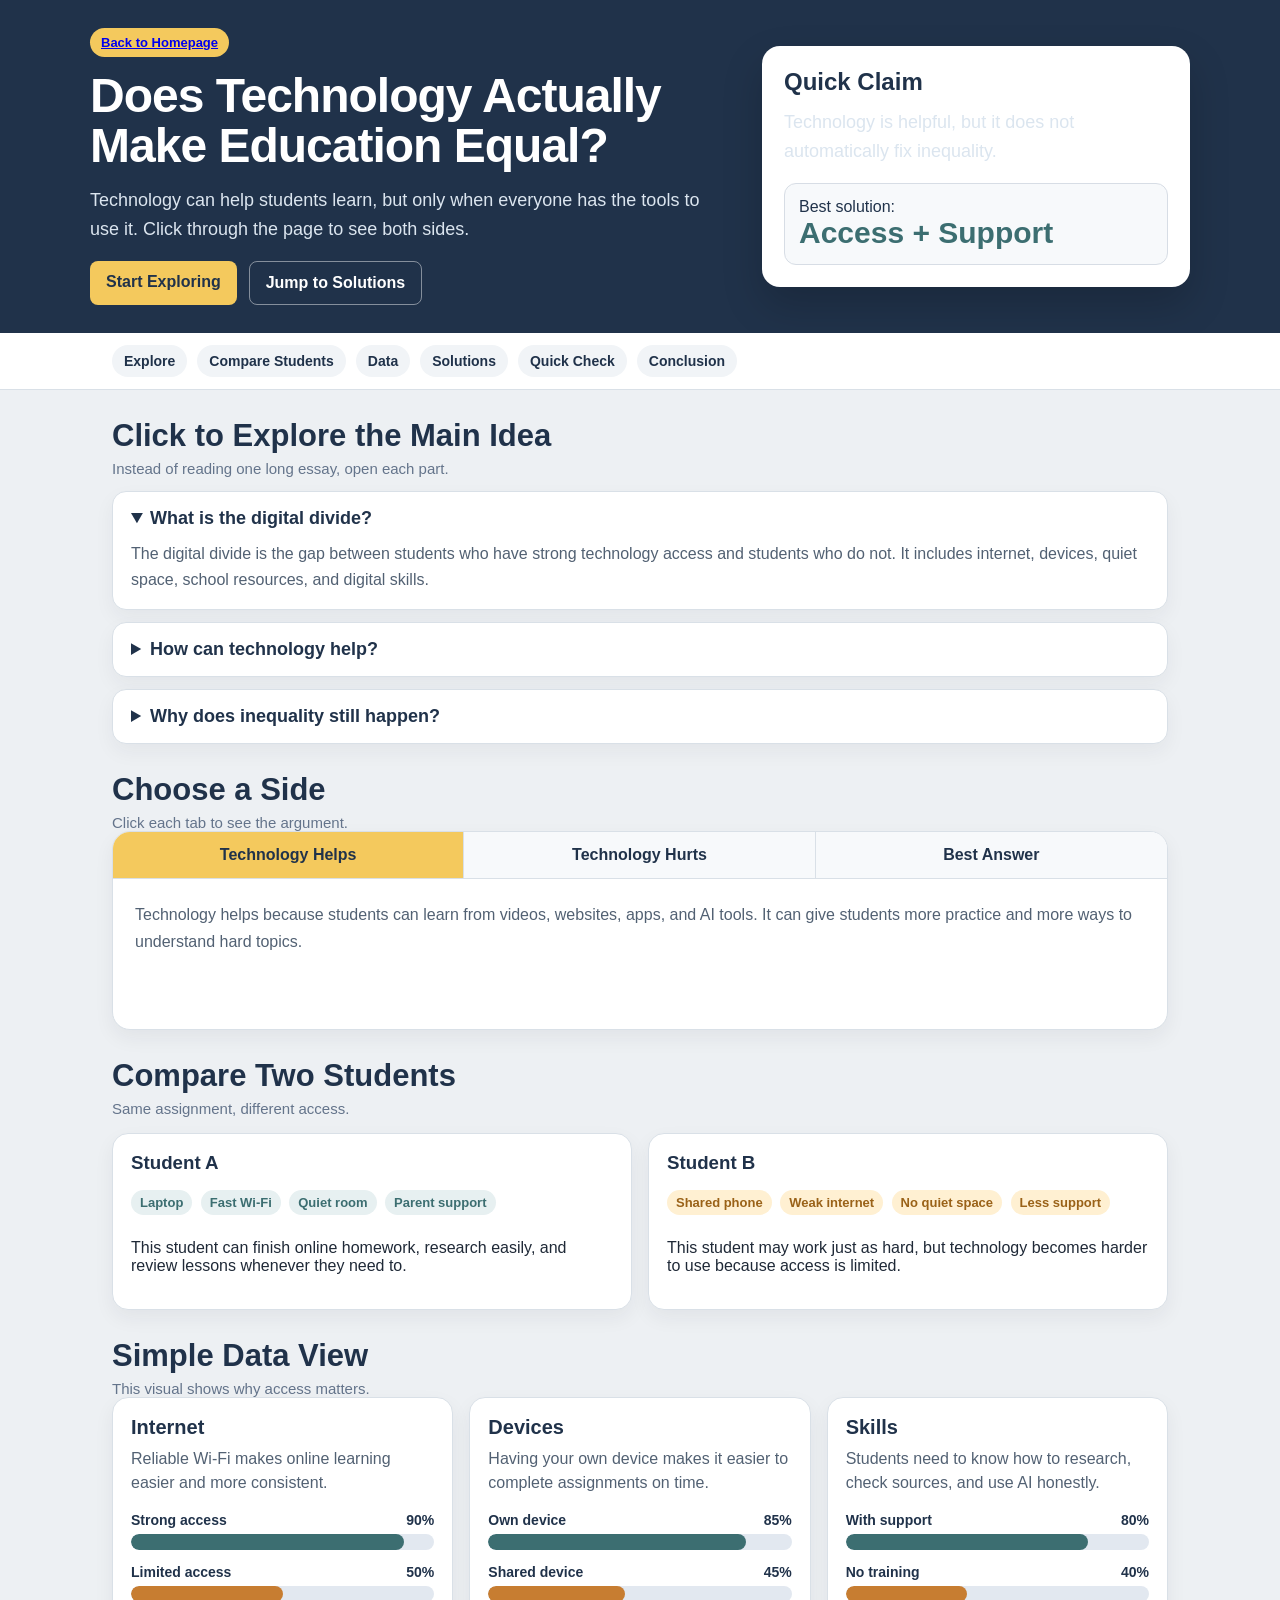
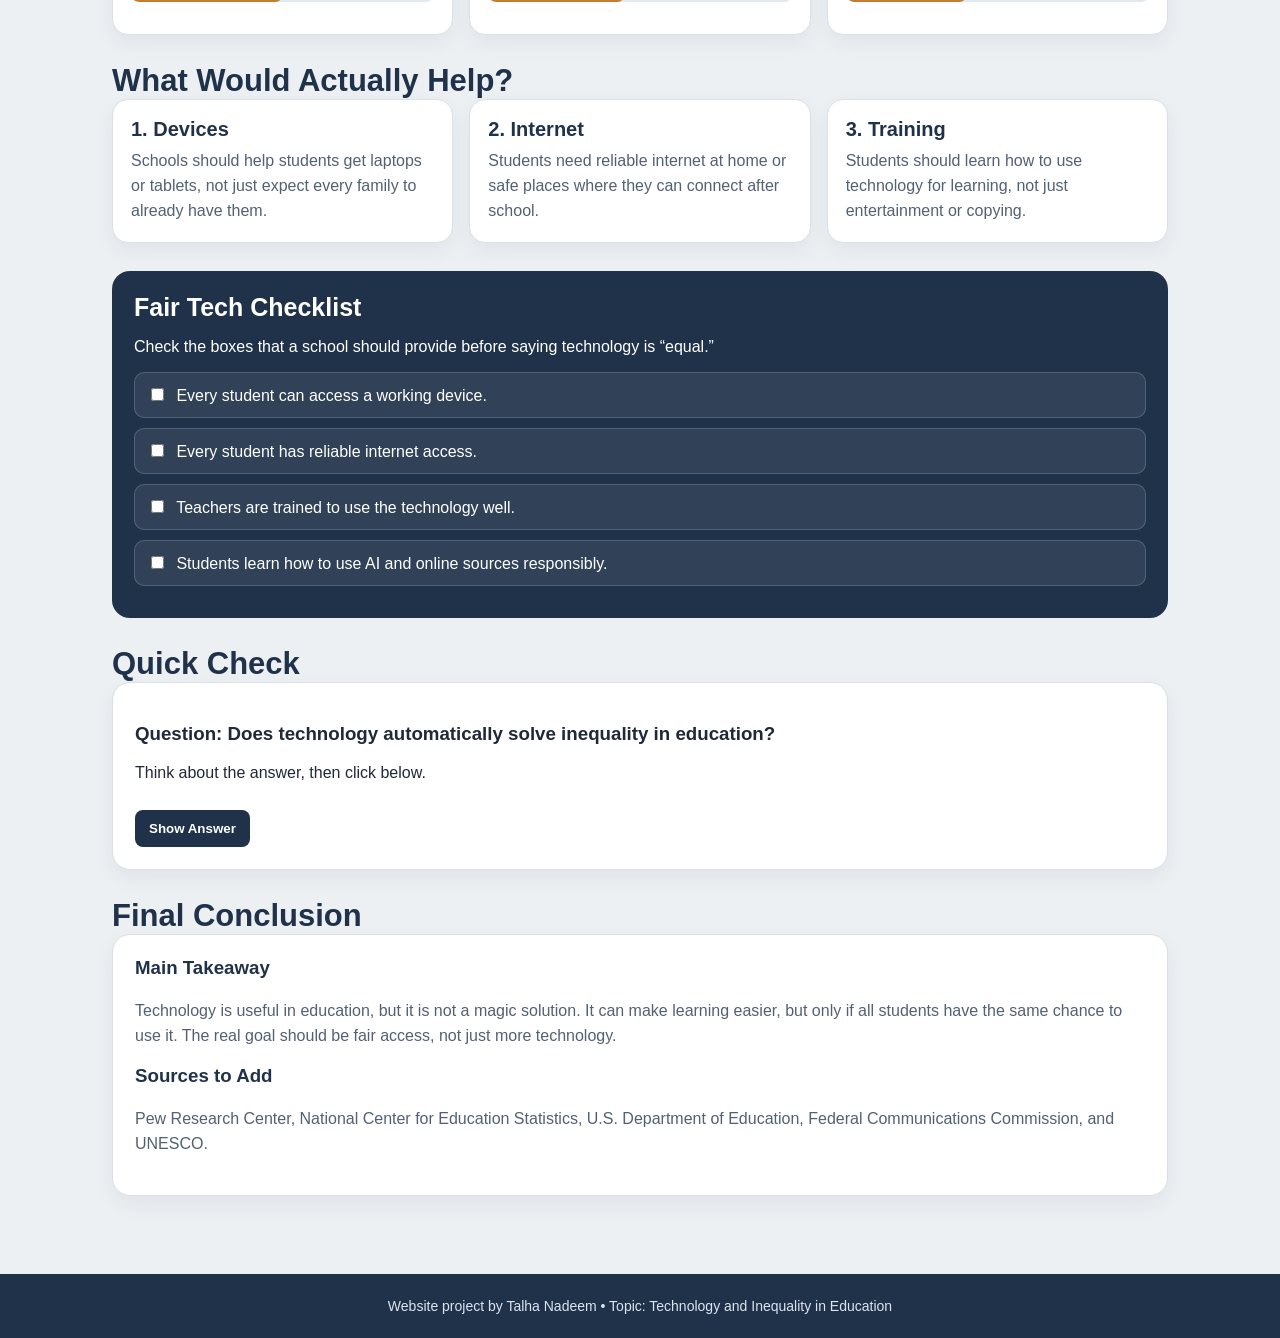
==== 2026-5-26/index.html @ 2e953984 "restored 2026-5-26, added appropriate hyperlinks" ====
<!DOCTYPE html>
<html lang="en">
<head>
  <meta charset="UTF-8">
  <meta name="viewport" content="width=device-width, initial-scale=1.0">
  <title>Technology & Education Inequality</title>
  <style>
    * { box-sizing: border-box; }

    html { scroll-behavior: smooth; }

    body {
      margin: 0;
      font-family: Arial, Helvetica, sans-serif;
      background: #edf0f3;
      color: #1f2937;
    }

    .top {
      background: #20324a;
      color: white;
      padding: 28px 22px;
    }

    .top-inner {
      max-width: 1100px;
      margin: auto;
      display: grid;
      grid-template-columns: 1.2fr 0.8fr;
      gap: 30px;
      align-items: center;
    }

    .badge {
      display: inline-block;
      background: #f4c95d;
      color: #20324a;
      padding: 7px 11px;
      border-radius: 20px;
      font-size: 13px;
      font-weight: bold;
      margin-bottom: 14px;
    }

    h1 {
      font-size: 48px;
      line-height: 1.05;
      margin: 0 0 14px;
      letter-spacing: -1px;
    }

    .top p {
      font-size: 18px;
      color: #dbe5ef;
      margin: 0 0 18px;
      line-height: 1.6;
    }

    .button-row {
      display: flex;
      gap: 12px;
      flex-wrap: wrap;
    }

    .btn {
      display: inline-block;
      padding: 12px 16px;
      background: #f4c95d;
      color: #20324a;
      text-decoration: none;
      border-radius: 8px;
      font-weight: bold;
    }

    .btn.alt {
      background: transparent;
      color: white;
      border: 1px solid rgba(255,255,255,0.45);
    }

    .hero-box {
      background: #ffffff;
      color: #20324a;
      border-radius: 18px;
      padding: 22px;
      box-shadow: 0 18px 40px rgba(0,0,0,0.18);
    }

    .hero-box h2 {
      margin: 0 0 12px;
      font-size: 24px;
    }

    .score-card {
      border: 1px solid #d7dde5;
      border-radius: 12px;
      padding: 14px;
      margin-top: 12px;
      background: #f7f9fb;
    }

    .score-card strong {
      display: block;
      font-size: 30px;
      color: #3c6e71;
    }

    nav {
      background: white;
      border-bottom: 1px solid #d9e0e7;
      position: sticky;
      top: 0;
      z-index: 5;
    }

    nav .nav-inner {
      max-width: 1100px;
      margin: auto;
      padding: 12px 22px;
      display: flex;
      gap: 10px;
      flex-wrap: wrap;
    }

    nav a {
      color: #20324a;
      text-decoration: none;
      font-weight: bold;
      font-size: 14px;
      background: #f1f4f7;
      padding: 8px 12px;
      border-radius: 20px;
    }

    nav a:hover { background: #f4c95d; }

    main {
      max-width: 1100px;
      margin: auto;
      padding: 28px 22px 50px;
    }

    section {
      margin-bottom: 28px;
    }

    .section-head {
      display: flex;
      align-items: end;
      justify-content: space-between;
      gap: 16px;
      margin-bottom: 14px;
    }

    h2 {
      margin: 0;
      font-size: 31px;
      color: #20324a;
    }

    .small {
      color: #64748b;
      font-size: 15px;
      margin: 6px 0 0;
    }

    .grid {
      display: grid;
      grid-template-columns: repeat(3, 1fr);
      gap: 16px;
    }

    .card {
      background: white;
      border: 1px solid #d9e0e7;
      border-radius: 16px;
      padding: 18px;
      box-shadow: 0 8px 20px rgba(31,41,55,0.06);
    }

    .card h3 {
      margin: 0 0 8px;
      color: #20324a;
      font-size: 20px;
    }

    .card p {
      color: #526173;
      line-height: 1.55;
      margin: 0;
      font-size: 16px;
    }

    details {
      background: white;
      border: 1px solid #d9e0e7;
      border-radius: 14px;
      padding: 16px 18px;
      margin: 12px 0;
      box-shadow: 0 8px 20px rgba(31,41,55,0.05);
    }

    summary {
      cursor: pointer;
      font-weight: bold;
      color: #20324a;
      font-size: 18px;
    }

    details p {
      color: #526173;
      line-height: 1.6;
      margin: 12px 0 0;
    }

    .tab-box {
      background: white;
      border: 1px solid #d9e0e7;
      border-radius: 18px;
      overflow: hidden;
      box-shadow: 0 8px 20px rgba(31,41,55,0.06);
    }

    .tabs {
      display: grid;
      grid-template-columns: repeat(3, 1fr);
      border-bottom: 1px solid #d9e0e7;
    }

    .tabs label {
      text-align: center;
      padding: 14px 10px;
      font-weight: bold;
      cursor: pointer;
      background: #f7f9fb;
      color: #20324a;
      border-right: 1px solid #d9e0e7;
    }

    .tabs label:last-child { border-right: none; }

    input[type="radio"] { display: none; }

    .tab-content {
      display: none;
      padding: 22px;
      line-height: 1.7;
      color: #526173;
      min-height: 150px;
    }

    #tab1:checked ~ .tabs label[for="tab1"],
    #tab2:checked ~ .tabs label[for="tab2"],
    #tab3:checked ~ .tabs label[for="tab3"] {
      background: #f4c95d;
      color: #20324a;
    }

    #tab1:checked ~ .content1,
    #tab2:checked ~ .content2,
    #tab3:checked ~ .content3 {
      display: block;
    }

    .scenario {
      display: grid;
      grid-template-columns: 1fr 1fr;
      gap: 16px;
      margin-top: 16px;
    }

    .student {
      background: white;
      border: 1px solid #d9e0e7;
      border-radius: 16px;
      padding: 18px;
      box-shadow: 0 8px 20px rgba(31,41,55,0.06);
    }

    .student h3 {
      margin: 0 0 12px;
      color: #20324a;
    }

    .tag {
      display: inline-block;
      padding: 5px 9px;
      background: #e7f0f1;
      color: #3c6e71;
      border-radius: 999px;
      font-size: 13px;
      font-weight: bold;
      margin: 4px 4px 8px 0;
    }

    .tag.orange {
      background: #fff0d2;
      color: #9a6218;
    }

    .bar-wrap {
      margin-top: 16px;
    }

    .bar-line {
      margin: 14px 0;
    }

    .bar-label {
      display: flex;
      justify-content: space-between;
      font-size: 14px;
      font-weight: bold;
      color: #20324a;
      margin-bottom: 6px;
    }

    .bar-bg {
      height: 16px;
      background: #e2e8f0;
      border-radius: 20px;
      overflow: hidden;
    }

    .bar {
      height: 100%;
      background: #3c6e71;
      border-radius: 20px;
    }

    .bar.orange { background: #c77d31; }

    .checklist {
      background: #20324a;
      color: white;
      border-radius: 18px;
      padding: 22px;
    }

    .checklist h3 {
      margin: 0 0 10px;
      font-size: 25px;
    }

    .check-item {
      display: block;
      background: rgba(255,255,255,0.08);
      border: 1px solid rgba(255,255,255,0.16);
      padding: 12px;
      border-radius: 10px;
      margin: 10px 0;
      cursor: pointer;
    }

    .check-item input {
      margin-right: 8px;
      accent-color: #f4c95d;
    }

    .mini-quiz {
      background: white;
      border: 1px solid #d9e0e7;
      border-radius: 18px;
      padding: 22px;
      box-shadow: 0 8px 20px rgba(31,41,55,0.06);
    }

    .answer {
      margin-top: 12px;
      padding: 14px;
      background: #f7f9fb;
      border-left: 5px solid #f4c95d;
      display: none;
      color: #526173;
    }

    .mini-quiz button {
      border: 0;
      background: #20324a;
      color: white;
      font-weight: bold;
      padding: 11px 14px;
      border-radius: 8px;
      cursor: pointer;
      margin-top: 12px;
    }

    .mini-quiz button:hover { background: #3c6e71; }

    .final {
      background: #fff;
      border: 1px solid #d9e0e7;
      border-radius: 18px;
      padding: 22px;
      box-shadow: 0 8px 20px rgba(31,41,55,0.06);
    }

    .final h3 {
      color: #20324a;
      margin-top: 0;
    }

    .final p {
      color: #526173;
      line-height: 1.6;
      font-size: 16px;
    }

    footer {
      background: #20324a;
      color: #dbe5ef;
      padding: 24px 22px;
      text-align: center;
      font-size: 14px;
    }

    @media (max-width: 800px) {
      .top-inner, .grid, .scenario {
        grid-template-columns: 1fr;
      }

      h1 { font-size: 36px; }

      .tabs {
        grid-template-columns: 1fr;
      }

      .tabs label {
        border-right: 0;
        border-bottom: 1px solid #d9e0e7;
      }

      .section-head {
        display: block;
      }
    }
  </style>
</head>

<body>
  <div class="top">
    <div class="top-inner">
      <div>
        <span class="badge"><a href="../">Back to Homepage</a></span>
        <h1>Does Technology Actually Make Education Equal?</h1>
        <p>
          Technology can help students learn, but only when everyone has the tools to use it.
          Click through the page to see both sides.
        </p>
        <div class="button-row">
          <a class="btn" href="#explore">Start Exploring</a>
          <a class="btn alt" href="#solution">Jump to Solutions</a>
        </div>
      </div>

      <div class="hero-box">
        <h2>Quick Claim</h2>
        <p>Technology is helpful, but it does not automatically fix inequality.</p>
        <div class="score-card">
          <span>Best solution:</span>
          <strong>Access + Support</strong>
        </div>
      </div>
    </div>
  </div>

  <nav>
    <div class="nav-inner">
      <a href="#explore">Explore</a>
      <a href="#scenarios">Compare Students</a>
      <a href="#data">Data</a>
      <a href="#solution">Solutions</a>
      <a href="#quiz">Quick Check</a>
      <a href="#conclusion">Conclusion</a>
    </div>
  </nav>

  <main>
    <section id="explore">
      <div class="section-head">
        <div>
          <h2>Click to Explore the Main Idea</h2>
          <p class="small">Instead of reading one long essay, open each part.</p>
        </div>
      </div>

      <details open>
        <summary>What is the digital divide?</summary>
        <p>
          The digital divide is the gap between students who have strong technology access and students who do not.
          It includes internet, devices, quiet space, school resources, and digital skills.
        </p>
      </details>

      <details>
        <summary>How can technology help?</summary>
        <p>
          Technology can give students videos, practice websites, online textbooks, translation tools, and AI explanations.
          It can also help students study at their own pace.
        </p>
      </details>

      <details>
        <summary>Why does inequality still happen?</summary>
        <p>
          A student cannot fully benefit from technology if they do not have reliable Wi-Fi, their own device, or support
          from teachers and family. This is why technology alone is not enough.
        </p>
      </details>
    </section>

    <section>
      <h2>Choose a Side</h2>
      <p class="small">Click each tab to see the argument.</p>

      <div class="tab-box">
        <input type="radio" name="tabs" id="tab1" checked>
        <input type="radio" name="tabs" id="tab2">
        <input type="radio" name="tabs" id="tab3">

        <div class="tabs">
          <label for="tab1">Technology Helps</label>
          <label for="tab2">Technology Hurts</label>
          <label for="tab3">Best Answer</label>
        </div>

        <div class="tab-content content1">
          Technology helps because students can learn from videos, websites, apps, and AI tools.
          It can give students more practice and more ways to understand hard topics.
        </div>

        <div class="tab-content content2">
          Technology can hurt when students do not have equal access. If one student has fast internet
          and another student shares one phone, the gap can get bigger.
        </div>

        <div class="tab-content content3">
          The best answer is balance. Technology can reduce inequality only when schools also provide
          devices, internet, digital skills, and teacher support.
        </div>
      </div>
    </section>

    <section id="scenarios">
      <h2>Compare Two Students</h2>
      <p class="small">Same assignment, different access.</p>

      <div class="scenario">
        <div class="student">
          <h3>Student A</h3>
          <span class="tag">Laptop</span>
          <span class="tag">Fast Wi-Fi</span>
          <span class="tag">Quiet room</span>
          <span class="tag">Parent support</span>
          <p>This student can finish online homework, research easily, and review lessons whenever they need to.</p>
        </div>

        <div class="student">
          <h3>Student B</h3>
          <span class="tag orange">Shared phone</span>
          <span class="tag orange">Weak internet</span>
          <span class="tag orange">No quiet space</span>
          <span class="tag orange">Less support</span>
          <p>This student may work just as hard, but technology becomes harder to use because access is limited.</p>
        </div>
      </div>
    </section>

    <section id="data">
      <h2>Simple Data View</h2>
      <p class="small">This visual shows why access matters.</p>

      <div class="grid">
        <div class="card">
          <h3>Internet</h3>
          <p>Reliable Wi-Fi makes online learning easier and more consistent.</p>
          <div class="bar-wrap">
            <div class="bar-line">
              <div class="bar-label"><span>Strong access</span><span>90%</span></div>
              <div class="bar-bg"><div class="bar" style="width:90%;"></div></div>
            </div>
            <div class="bar-line">
              <div class="bar-label"><span>Limited access</span><span>50%</span></div>
              <div class="bar-bg"><div class="bar orange" style="width:50%;"></div></div>
            </div>
          </div>
        </div>

        <div class="card">
          <h3>Devices</h3>
          <p>Having your own device makes it easier to complete assignments on time.</p>
          <div class="bar-wrap">
            <div class="bar-line">
              <div class="bar-label"><span>Own device</span><span>85%</span></div>
              <div class="bar-bg"><div class="bar" style="width:85%;"></div></div>
            </div>
            <div class="bar-line">
              <div class="bar-label"><span>Shared device</span><span>45%</span></div>
              <div class="bar-bg"><div class="bar orange" style="width:45%;"></div></div>
            </div>
          </div>
        </div>

        <div class="card">
          <h3>Skills</h3>
          <p>Students need to know how to research, check sources, and use AI honestly.</p>
          <div class="bar-wrap">
            <div class="bar-line">
              <div class="bar-label"><span>With support</span><span>80%</span></div>
              <div class="bar-bg"><div class="bar" style="width:80%;"></div></div>
            </div>
            <div class="bar-line">
              <div class="bar-label"><span>No training</span><span>40%</span></div>
              <div class="bar-bg"><div class="bar orange" style="width:40%;"></div></div>
            </div>
          </div>
        </div>
      </div>
    </section>

    <section id="solution">
      <h2>What Would Actually Help?</h2>
      <div class="grid">
        <div class="card">
          <h3>1. Devices</h3>
          <p>Schools should help students get laptops or tablets, not just expect every family to already have them.</p>
        </div>
        <div class="card">
          <h3>2. Internet</h3>
          <p>Students need reliable internet at home or safe places where they can connect after school.</p>
        </div>
        <div class="card">
          <h3>3. Training</h3>
          <p>Students should learn how to use technology for learning, not just entertainment or copying.</p>
        </div>
      </div>
    </section>

    <section>
      <div class="checklist">
        <h3>Fair Tech Checklist</h3>
        <p>Check the boxes that a school should provide before saying technology is “equal.”</p>
        <label class="check-item"><input type="checkbox"> Every student can access a working device.</label>
        <label class="check-item"><input type="checkbox"> Every student has reliable internet access.</label>
        <label class="check-item"><input type="checkbox"> Teachers are trained to use the technology well.</label>
        <label class="check-item"><input type="checkbox"> Students learn how to use AI and online sources responsibly.</label>
      </div>
    </section>

    <section id="quiz">
      <h2>Quick Check</h2>
      <div class="mini-quiz">
        <h3>Question: Does technology automatically solve inequality in education?</h3>
        <p>Think about the answer, then click below.</p>
        <button onclick="document.getElementById('answer').style.display='block'">Show Answer</button>
        <div class="answer" id="answer">
          No. Technology can help, but it only reduces inequality when students have fair access to devices,
          internet, digital skills, and support.
        </div>
      </div>
    </section>

    <section id="conclusion">
      <h2>Final Conclusion</h2>
      <div class="final">
        <h3>Main Takeaway</h3>
        <p>
          Technology is useful in education, but it is not a magic solution. It can make learning easier,
          but only if all students have the same chance to use it. The real goal should be fair access,
          not just more technology.
        </p>

        <h3>Sources to Add</h3>
        <p>
          Pew Research Center, National Center for Education Statistics, U.S. Department of Education,
          Federal Communications Commission, and UNESCO.
        </p>
      </div>
    </section>
  </main>

  <footer>
    Website project by Talha Nadeem • Topic: Technology and Inequality in Education
  </footer>
</body>
</html>
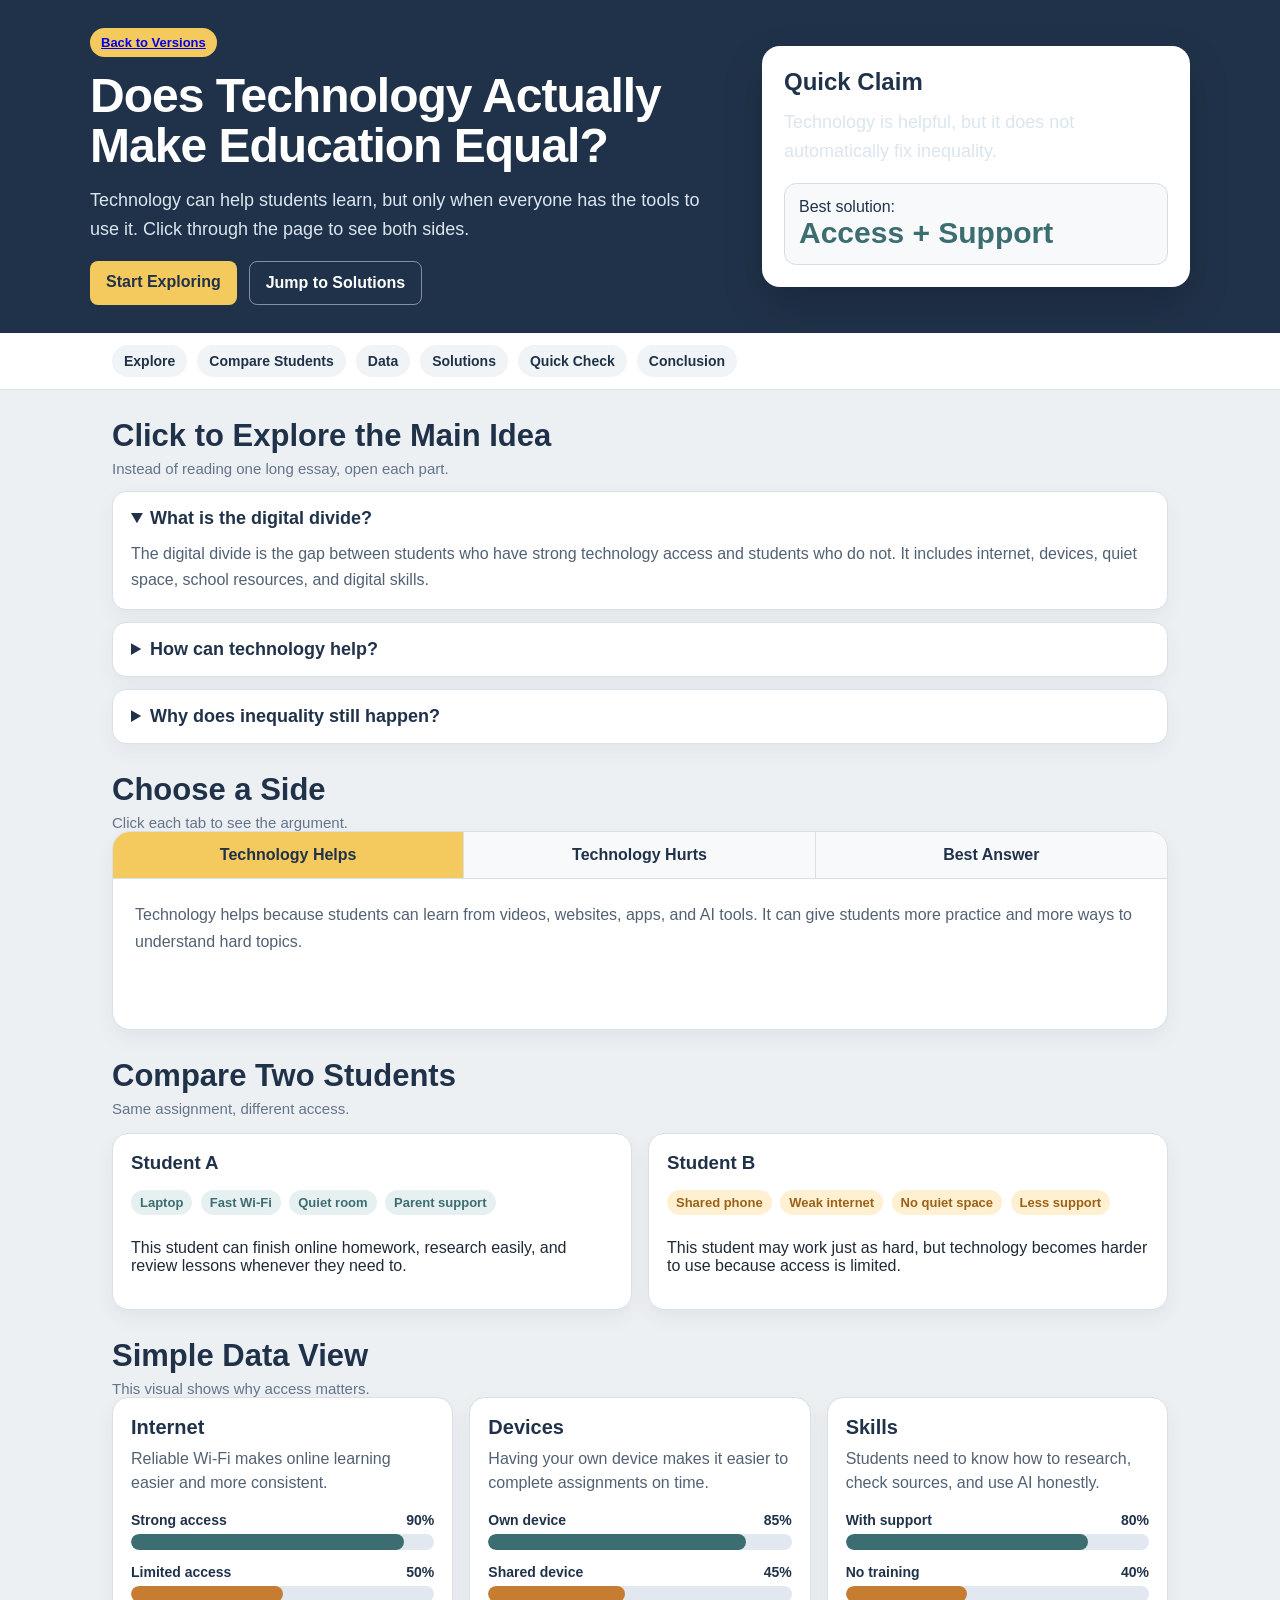
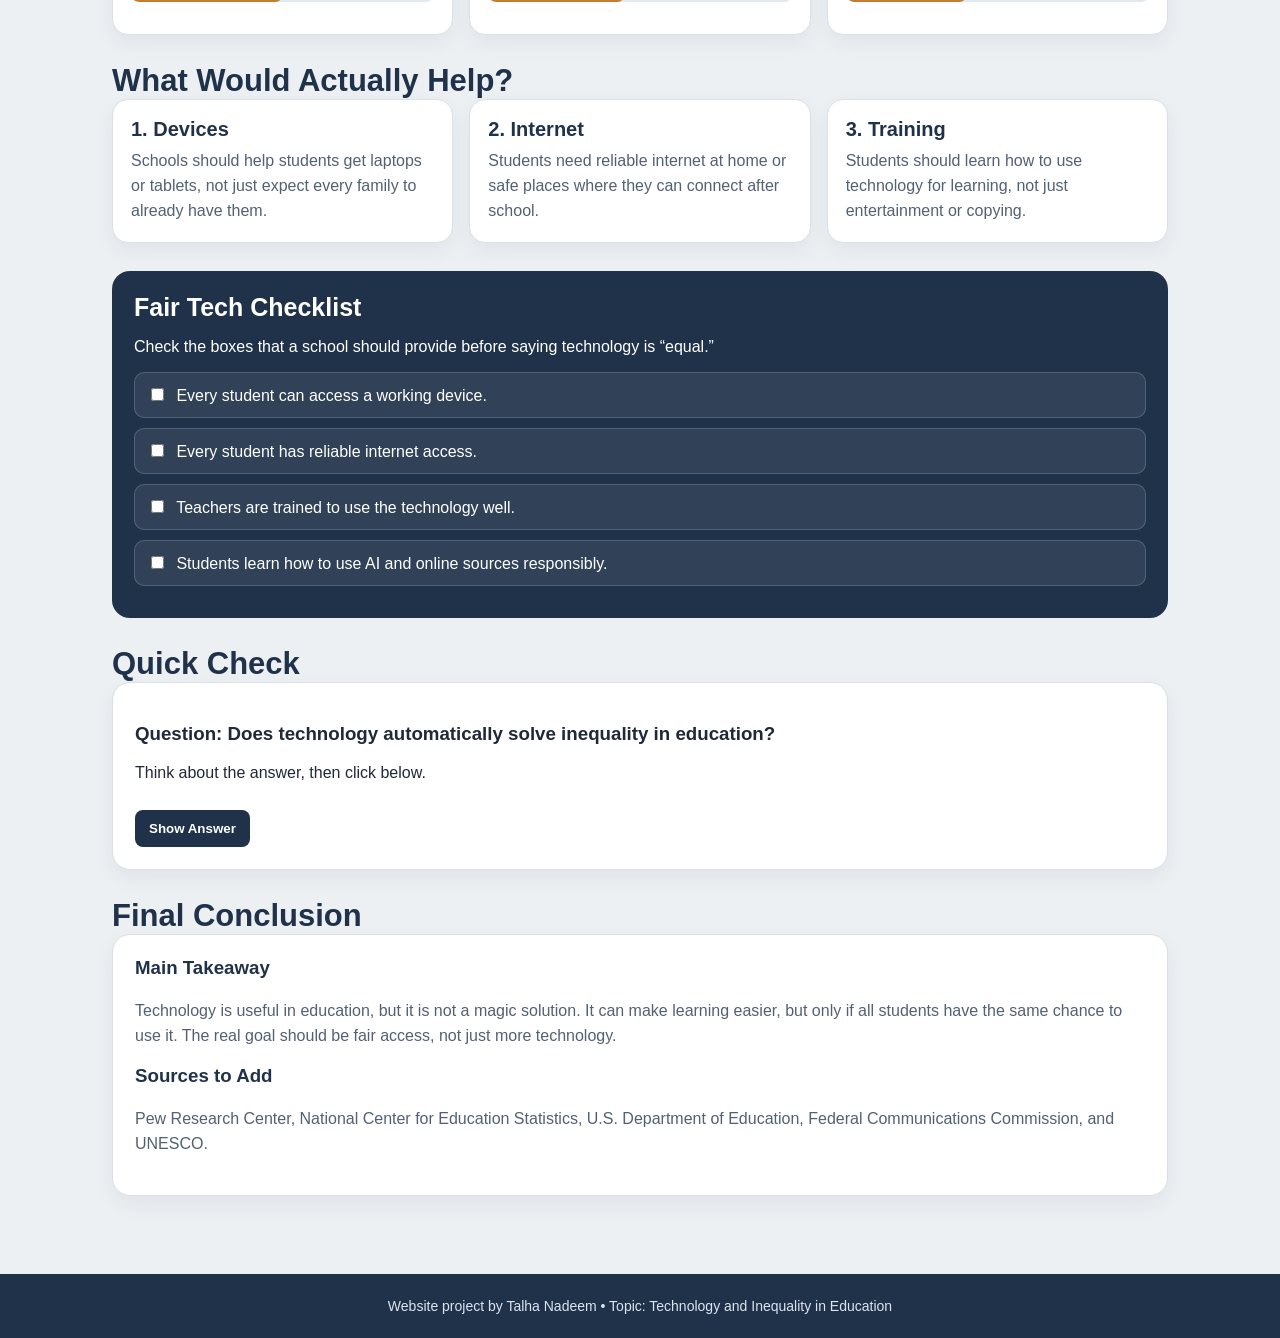
==== commit ea53c719: "added new content, restructured site to take dev pages out of focus" ====
--- a/2026-5-26/index.html
+++ b/2026-5-26/index.html
@@ -441,7 +441,7 @@
   <div class="top">
     <div class="top-inner">
       <div>
-        <span class="badge"><a href="../">Back to Homepage</a></span>
+        <span class="badge"><a href="../versions.html">Back to Versions</a></span>
         <h1>Does Technology Actually Make Education Equal?</h1>
         <p>
           Technology can help students learn, but only when everyone has the tools to use it.
